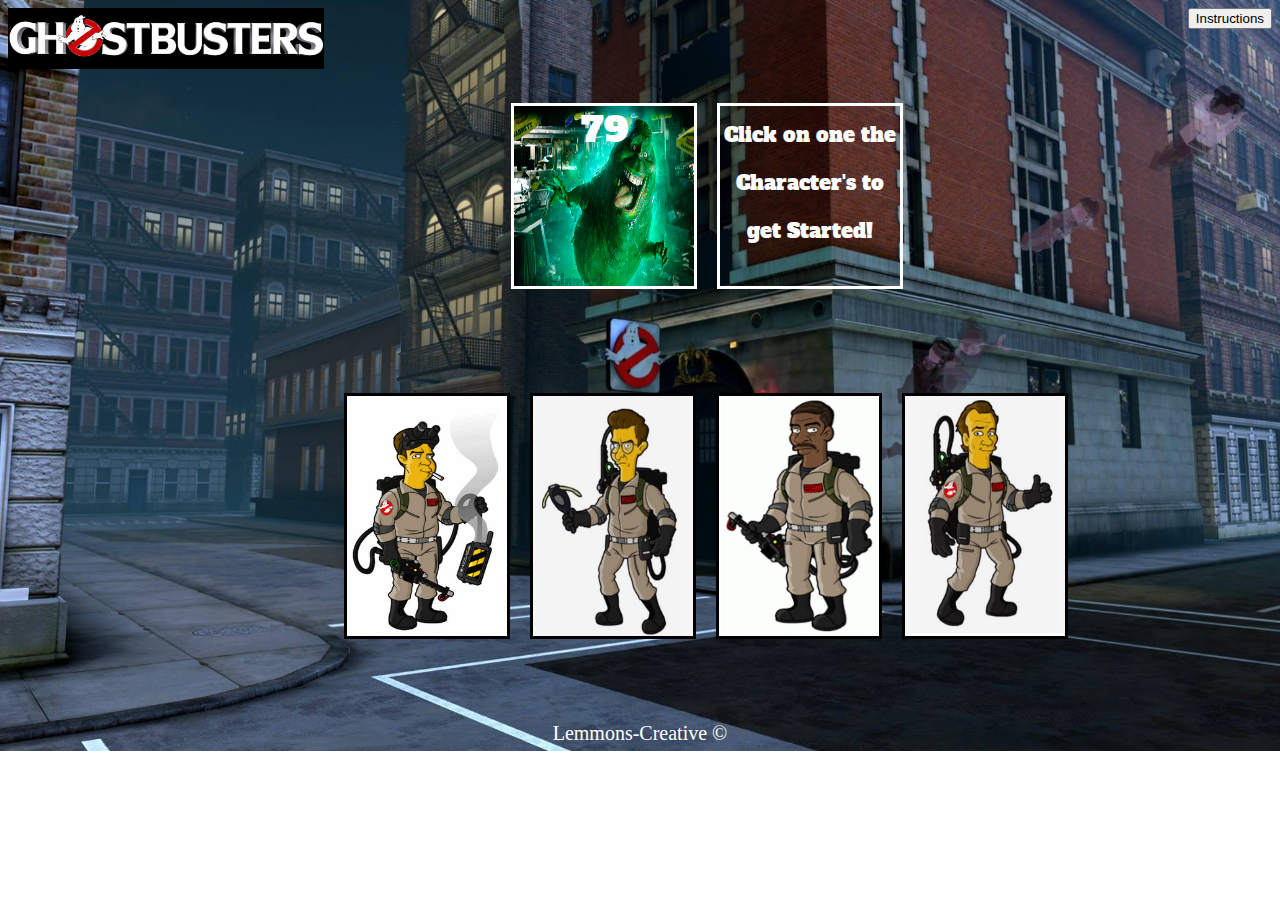
==== ghostbusters.html @ d885bf80 "almost finished with game" ====
<!DOCTYPE html>
<html>
<head>
  <title>simple crystal game</title>
  <link href="https://fonts.googleapis.com/css?family=Alfa+Slab+One" rel="stylesheet">
  <link rel="stylesheet" href="./assets/css/styles.css">

</head>
<body>
<div class="containing">

  <img src="./assets/images/title.jpg" id="title" height="25%" width="25%">
  <button id="howToPlay">Instructions</button>

  <!-- Note that this div is now empty. We will fill it dynamically -->
  <div id="busters">
  <div id="win-area"></div>
  </div>
  
  
  <div class="contain">
  <div id="random-Number">
   
  </div>
  <div id="score-area"><span id="instruct">Click on one the Character's to get Started!</span></div>
  </div>

  <div id="character-area"></div>
  </div>
  <div class="footer">Lemmons-Creative &copy;</div>  

  <!-- JAVASCRIPT  -->
  <!-- ========================================= -->
  <script type="text/javascript" src="https://code.jquery.com/jquery-2.2.0.min.js"></script>

  <script src="./assets/javascript/game.js">
  </script>
</body>
</html>
---- assets/css/styles.css ----
body{
    
    background-image: url("../images/ghostbackground.jpg");
    background-size: 100% 100%;
    background-repeat: no-repeat;
  }
  .contain{
    height:290px;
    display: inline-flex;
    margin-left: 24%;
    margin-top:30px;

  }


    .character-img{
      width: 160px;
      height: 240px;
      border: 3px solid black;
      margin-left:20px;

        }
      .character-img:hover{
      width: 165px;
      height: 250px;
      border: 6px solid green;
      margin-left:20px;

        }
    #character-area{
      display: inline-flex;
      margin:0 25% 50px 25%;
    }    
    #random-Number{
      border:3px solid white;
      height:180px;
      width:180px;
      color:white;
      text-align: center;
       font-family: 'Alfa Slab One', cursive;
      font-size: 35px;
      background-image: url("../images/slimer.jpg");
      background-size: 200px 200px;

    }
    #win-area{
      text-align: center;
      color:white;
      height:80px;
      width:100px;
      font-family: 'Alfa Slab One', cursive;
      font-size: 25px;
      margin-left:100px;
      
       float:left;
      
    }
    #score-area{
     border:3px solid white;
      height:180px;
      width:180px;
      color:white;
      text-align: center;
        font-family: 'Alfa Slab One', cursive;
      font-size: 35px;
      margin-left:20px;
     
    }
    #busters{
     
      color:white;
    }
    .zap{
      background-image: url("../images/zap.jpg");

    }
    #title{
      display:inline-block;
    }
    #howToPlay{
      float:right;
    }
    #instruct{
      font-size: 20px;
    }
    .footer{
      height:50px;
      text-align: center;
      color:white;
      line-height: 80px;
      font-size:20px;

    }
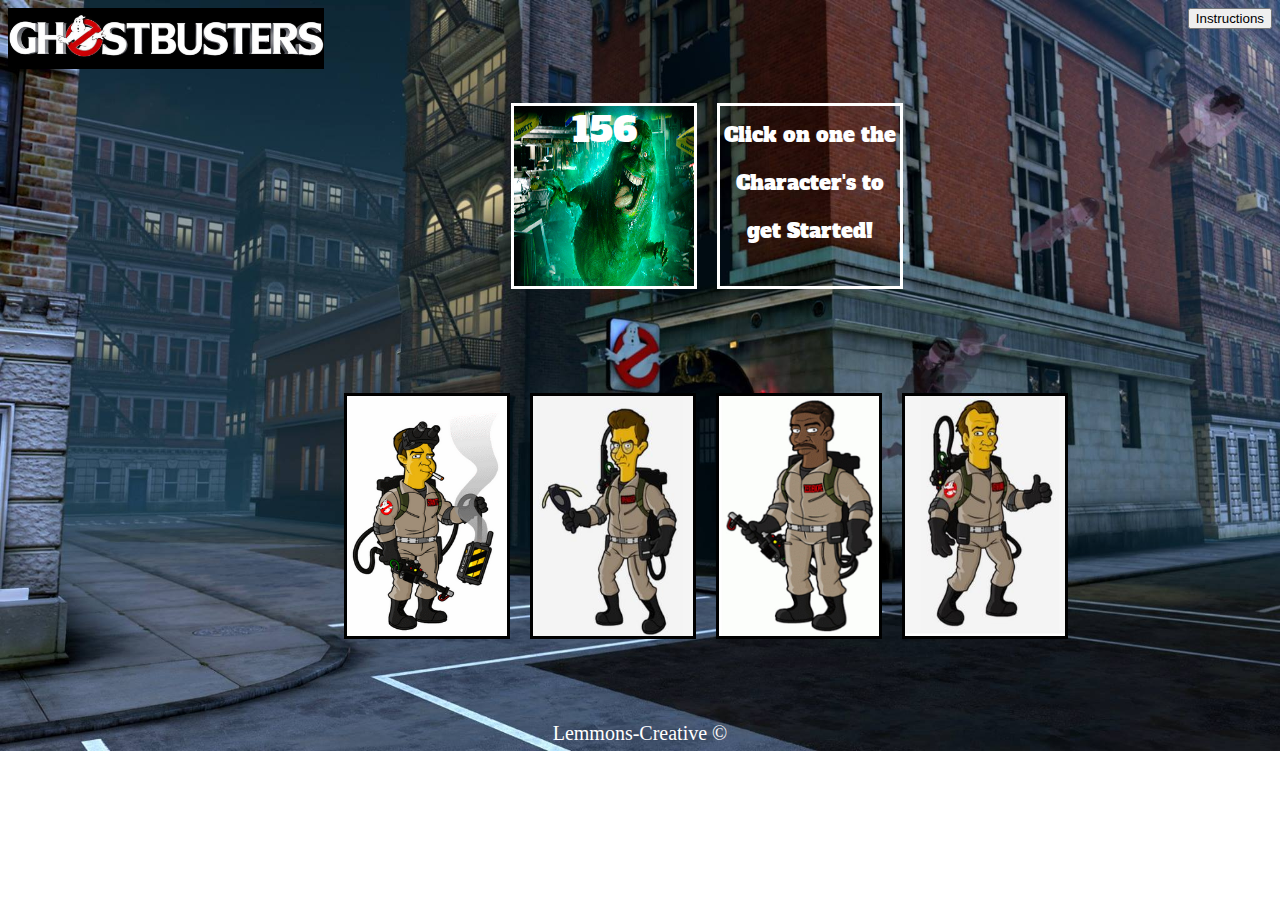
==== commit e6b49dc5: "issues with github" ====
--- a/ghostbusters.html
+++ b/ghostbusters.html
@@ -1,7 +1,7 @@
 <!DOCTYPE html>
 <html>
 <head>
-  <title>simple crystal game</title>
+  <title>Ghostbuster game</title>
   <link href="https://fonts.googleapis.com/css?family=Alfa+Slab+One" rel="stylesheet">
   <link rel="stylesheet" href="./assets/css/styles.css">
 
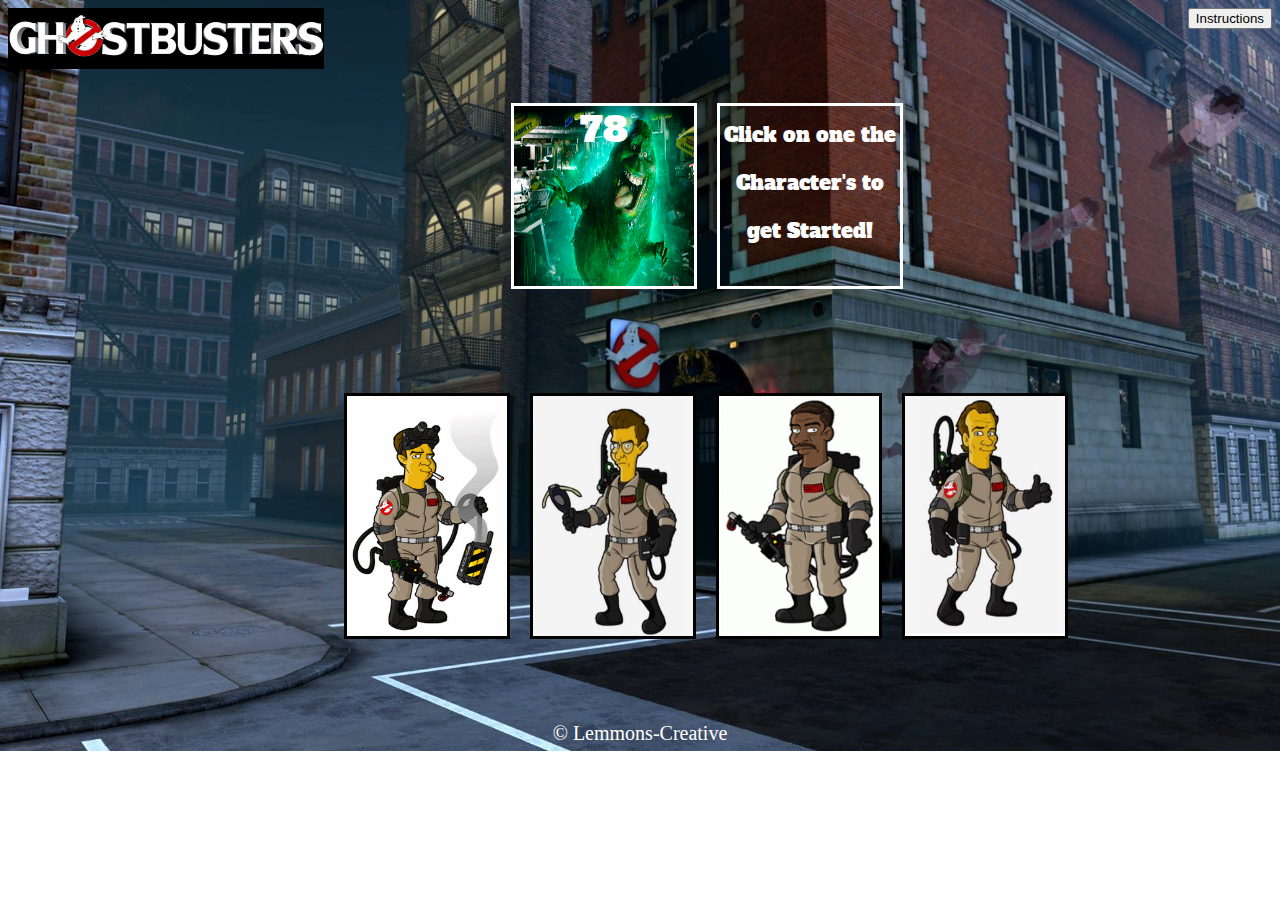
==== commit 2539b46e: "updating links" ====
--- a/ghostbusters.html
+++ b/ghostbusters.html
@@ -2,9 +2,10 @@
 <html>
 <head>
   <title>Ghostbuster game</title>
-  <link href="https://fonts.googleapis.com/css?family=Alfa+Slab+One" rel="stylesheet">
   <link rel="stylesheet" href="./assets/css/styles.css">
 
+  <link href="https://fonts.googleapis.com/css?family=Alfa+Slab+One" rel="stylesheet">
+  
 </head>
 <body>
 <div class="containing">
@@ -27,7 +28,7 @@
 
   <div id="character-area"></div>
   </div>
-  <div class="footer">Lemmons-Creative &copy;</div>  
+  <div class="footer">&copy; Lemmons-Creative</div>  
 
   <!-- JAVASCRIPT  -->
   <!-- ========================================= -->
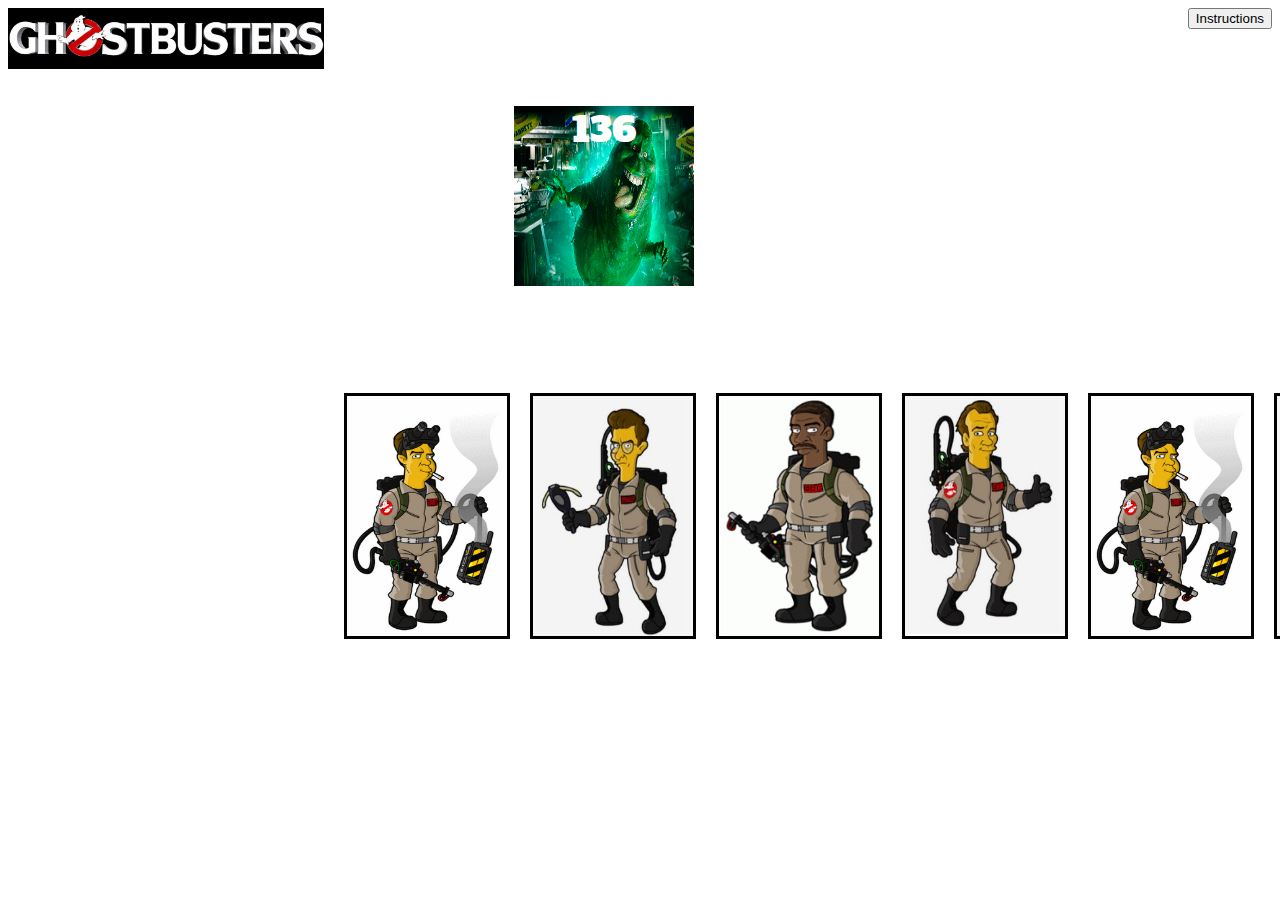
==== commit b37f0aa3: "css update" ====
--- a/ghostbusters.html
+++ b/ghostbusters.html
@@ -5,6 +5,10 @@
   <link rel="stylesheet" href="./assets/css/styles.css">
 
   <link href="https://fonts.googleapis.com/css?family=Alfa+Slab+One" rel="stylesheet">
+   <script type="text/javascript" src="https://code.jquery.com/jquery-2.2.0.min.js"></script>
+
+  <script src="./assets/javascript/game.js">
+  </script>
   
 </head>
 <body>
--- a/assets/css/styles.css
+++ b/assets/css/styles.css
@@ -1,6 +1,6 @@
 body{
     
-    background-image: url("../images/ghostbackground.jpg");
+    background-image: url("./images/ghostbackground.jpg");
     background-size: 100% 100%;
     background-repeat: no-repeat;
   }
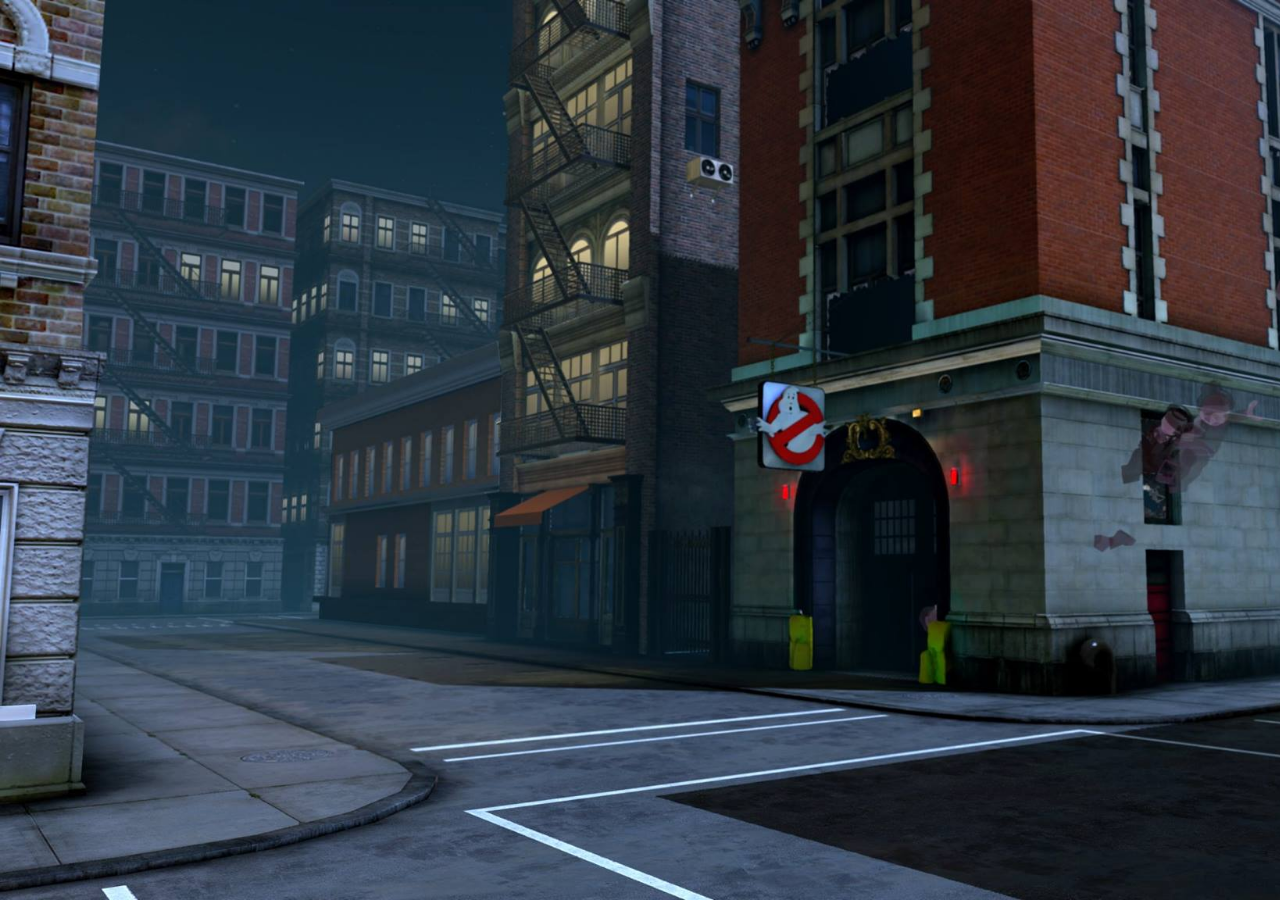
==== commit b3282745: "background change" ====
--- a/ghostbusters.html
+++ b/ghostbusters.html
@@ -7,38 +7,10 @@
   <link href="https://fonts.googleapis.com/css?family=Alfa+Slab+One" rel="stylesheet">
    <script type="text/javascript" src="https://code.jquery.com/jquery-2.2.0.min.js"></script>
 
-  <script src="./assets/javascript/game.js">
+  <script src="../assets/javascript/game.js">
   </script>
   
 </head>
 <body>
-<div class="containing">
-
-  <img src="./assets/images/title.jpg" id="title" height="25%" width="25%">
-  <button id="howToPlay">Instructions</button>
-
-  <!-- Note that this div is now empty. We will fill it dynamically -->
-  <div id="busters">
-  <div id="win-area"></div>
-  </div>
-  
-  
-  <div class="contain">
-  <div id="random-Number">
-   
-  </div>
-  <div id="score-area"><span id="instruct">Click on one the Character's to get Started!</span></div>
-  </div>
-
-  <div id="character-area"></div>
-  </div>
-  <div class="footer">&copy; Lemmons-Creative</div>  
-
-  <!-- JAVASCRIPT  -->
-  <!-- ========================================= -->
-  <script type="text/javascript" src="https://code.jquery.com/jquery-2.2.0.min.js"></script>
-
-  <script src="./assets/javascript/game.js">
-  </script>
 </body>
 </html>--- a/assets/css/styles.css
+++ b/assets/css/styles.css
@@ -1,8 +1,10 @@
 body{
     
-    background-image: url("./images/ghostbackground.jpg");
-    background-size: 100% 100%;
+    background-image: url("../images/ghostbackground.jpg");
+   background-size: cover;
     background-repeat: no-repeat;
+    background-attachment: fixed;
+    margin: 0;
   }
   .contain{
     height:290px;
